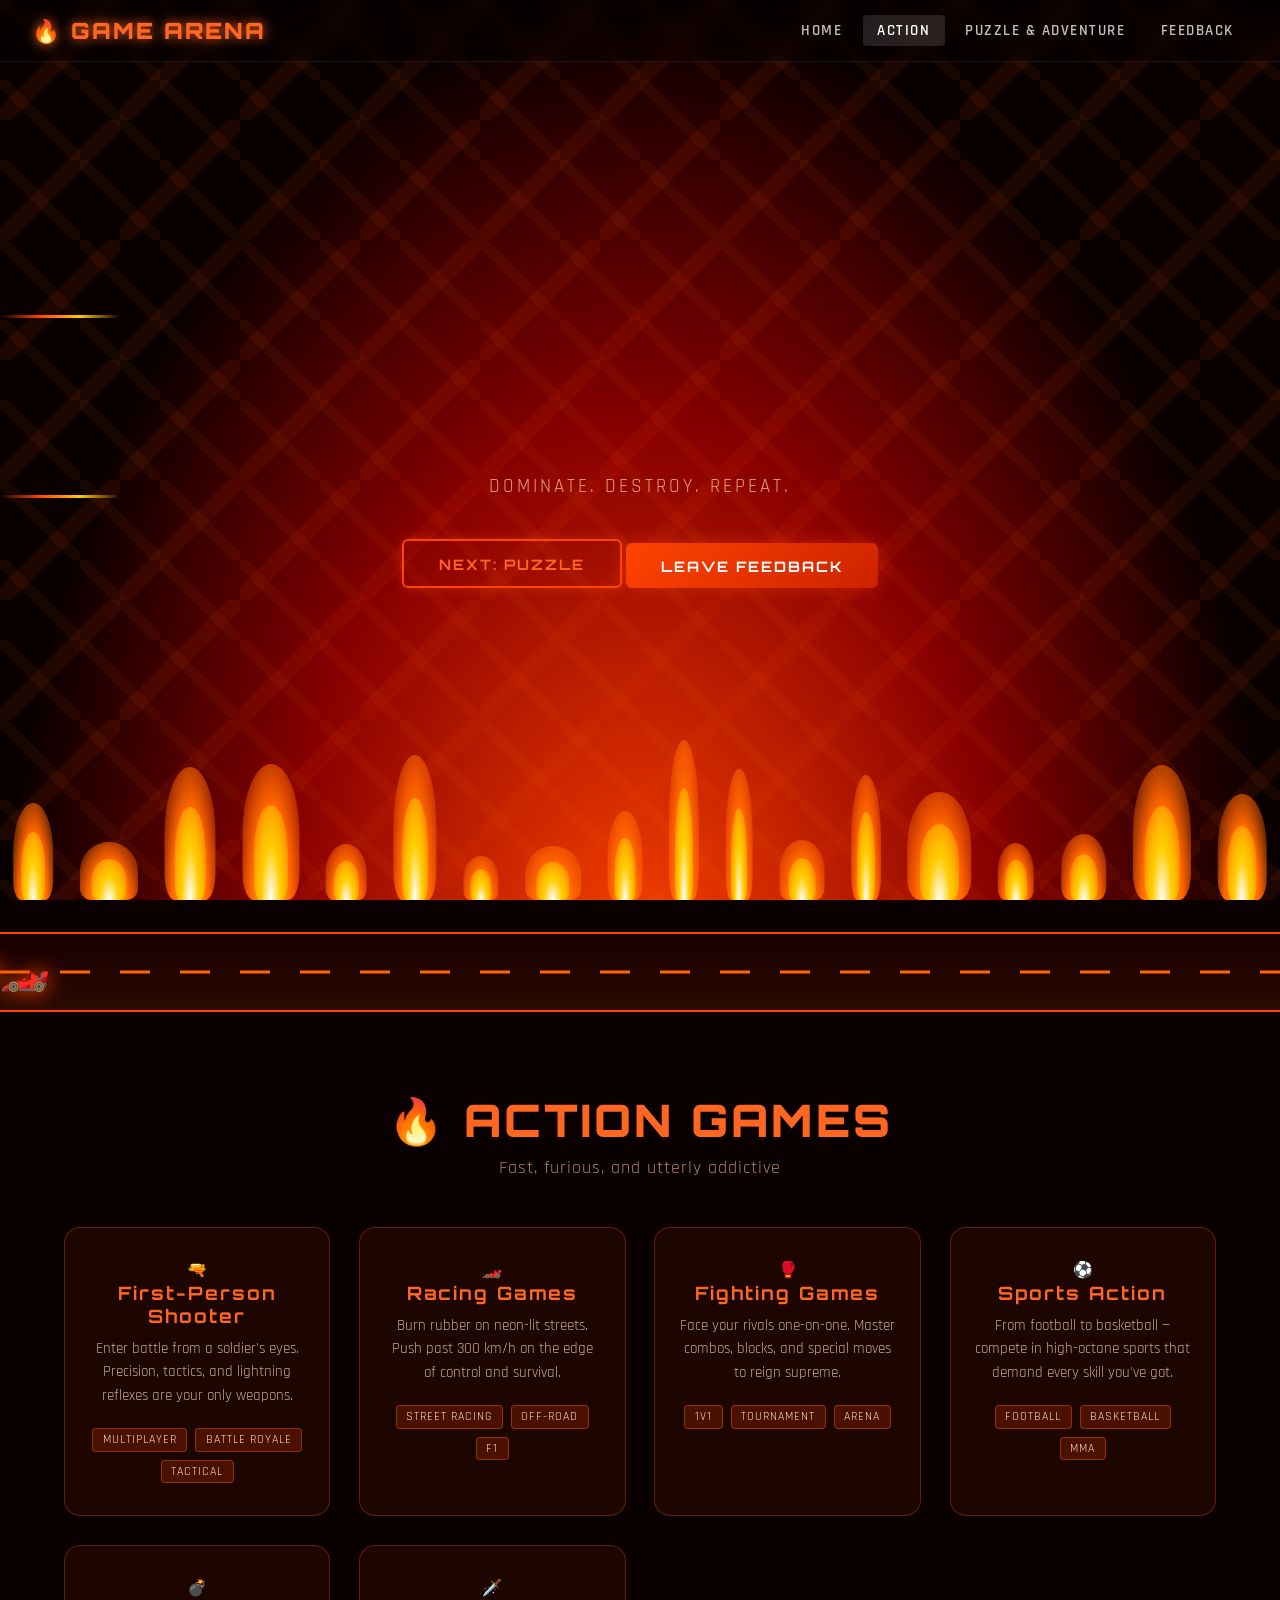
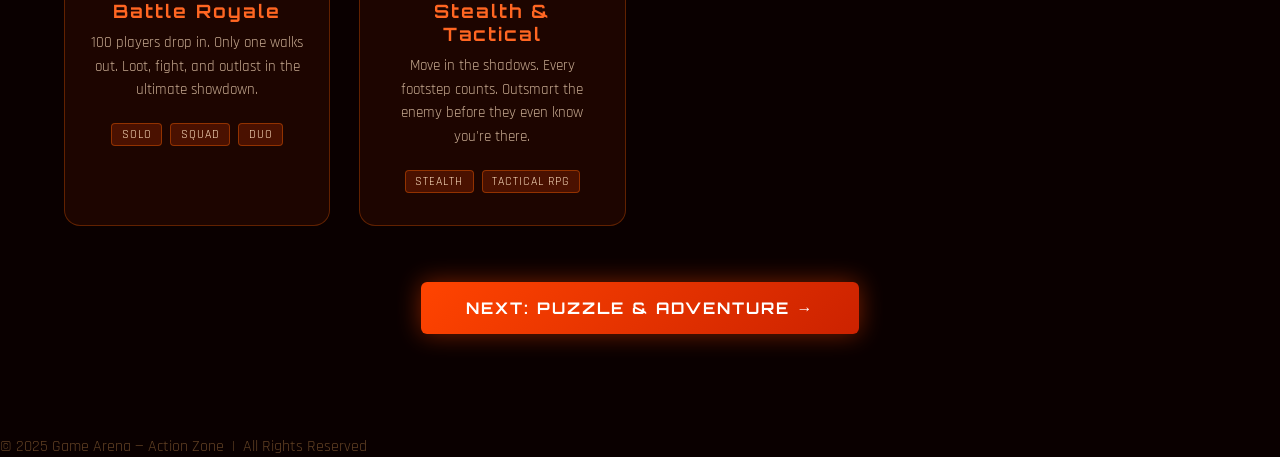
==== action.html @ 68866202 "Initial commit: 4-page animated Game Arena website (HTML+CSS)" ====
<!DOCTYPE html>
<html lang="en">
<head>
  <meta charset="UTF-8" />
  <meta name="viewport" content="width=device-width, initial-scale=1.0" />
  <title>Game Arena — Action Games</title>
  <link rel="stylesheet" href="css/global.css" />
  <link rel="stylesheet" href="css/action.css" />
</head>
<body class="action-page">

  <!-- Backgrounds -->
  <div class="lava-bg"></div>
  <div class="lava-cracks"></div>

  <!-- Flames -->
  <div class="flames-container" id="flames"></div>

  <!-- Bullet trails -->
  <div class="bullet-trail" style="--delay:0s; top:35%;"></div>
  <div class="bullet-trail" style="--delay:1.3s; top:55%; animation-delay:1.3s;"></div>

  <!-- Navigation -->
  <nav class="nav">
    <a class="nav-logo" href="index.html">🔥 GAME ARENA</a>
    <button class="hamburger" id="hamburger" aria-label="Menu">
      <span></span><span></span><span></span>
    </button>
    <ul class="nav-links" id="navLinks">
      <li><a href="index.html">Home</a></li>
      <li><a href="action.html" class="active">Action</a></li>
      <li><a href="puzzle.html">Puzzle &amp; Adventure</a></li>
      <li><a href="feedback.html">Feedback</a></li>
    </ul>
  </nav>

  <!-- ===== ACTION HERO ===== -->
  <section class="action-hero">
    <div class="action-title fade-up">ACTION ZONE</div>
    <p class="action-subtitle fade-up delay-1">Dominate. Destroy. Repeat.</p>
    <div class="hero-btns fade-up delay-2">
      <a href="puzzle.html" class="btn" style="background:transparent;border:2px solid #ff4400;color:#ff6622;box-shadow:0 0 12px rgba(255,68,0,0.4);">Next: Puzzle</a>
      <a href="feedback.html" class="btn" style="background:linear-gradient(135deg,#ff4400,#cc2200);color:#fff;box-shadow:0 0 20px rgba(255,68,0,0.4);">Leave Feedback</a>
    </div>
  </section>

  <!-- ===== RACING STRIP ===== -->
  <div style="position:relative;z-index:1;">
    <div class="racing-track">
      <div class="race-car">🏎️</div>
    </div>
  </div>

  <!-- ===== ACTION GAME CARDS ===== -->
  <section class="action-section page-section" style="padding-top:3rem;">
    <h2 class="section-title fade-up">🔥 Action Games</h2>
    <p class="section-subtitle fade-up delay-1">Fast, furious, and utterly addictive</p>

    <div class="games-grid">
      <!-- FPS -->
      <div class="game-card fire-card fade-up delay-1">
        <span class="card-icon">🔫</span>
        <h3>First-Person Shooter</h3>
        <p>Enter battle from a soldier's eyes. Precision, tactics, and lightning reflexes are your only weapons.</p>
        <br/>
        <div style="display:flex;gap:0.5rem;flex-wrap:wrap;justify-content:center;font-size:0.75rem;letter-spacing:1px;text-transform:uppercase;">
          <span style="background:rgba(255,68,0,0.2);border:1px solid rgba(255,100,0,0.4);padding:0.2rem 0.6rem;border-radius:4px;">Multiplayer</span>
          <span style="background:rgba(255,68,0,0.2);border:1px solid rgba(255,100,0,0.4);padding:0.2rem 0.6rem;border-radius:4px;">Battle Royale</span>
          <span style="background:rgba(255,68,0,0.2);border:1px solid rgba(255,100,0,0.4);padding:0.2rem 0.6rem;border-radius:4px;">Tactical</span>
        </div>
      </div>

      <!-- Racing -->
      <div class="game-card fire-card fade-up delay-2">
        <span class="card-icon">🏎️</span>
        <h3>Racing Games</h3>
        <p>Burn rubber on neon-lit streets. Push past 300 km/h on the edge of control and survival.</p>
        <br/>
        <div style="display:flex;gap:0.5rem;flex-wrap:wrap;justify-content:center;font-size:0.75rem;letter-spacing:1px;text-transform:uppercase;">
          <span style="background:rgba(255,68,0,0.2);border:1px solid rgba(255,100,0,0.4);padding:0.2rem 0.6rem;border-radius:4px;">Street Racing</span>
          <span style="background:rgba(255,68,0,0.2);border:1px solid rgba(255,100,0,0.4);padding:0.2rem 0.6rem;border-radius:4px;">Off-Road</span>
          <span style="background:rgba(255,68,0,0.2);border:1px solid rgba(255,100,0,0.4);padding:0.2rem 0.6rem;border-radius:4px;">F1</span>
        </div>
      </div>

      <!-- Fighting -->
      <div class="game-card fire-card fade-up delay-3">
        <span class="card-icon">🥊</span>
        <h3>Fighting Games</h3>
        <p>Face your rivals one-on-one. Master combos, blocks, and special moves to reign supreme.</p>
        <br/>
        <div style="display:flex;gap:0.5rem;flex-wrap:wrap;justify-content:center;font-size:0.75rem;letter-spacing:1px;text-transform:uppercase;">
          <span style="background:rgba(255,68,0,0.2);border:1px solid rgba(255,100,0,0.4);padding:0.2rem 0.6rem;border-radius:4px;">1v1</span>
          <span style="background:rgba(255,68,0,0.2);border:1px solid rgba(255,100,0,0.4);padding:0.2rem 0.6rem;border-radius:4px;">Tournament</span>
          <span style="background:rgba(255,68,0,0.2);border:1px solid rgba(255,100,0,0.4);padding:0.2rem 0.6rem;border-radius:4px;">Arena</span>
        </div>
      </div>

      <!-- Sports -->
      <div class="game-card fire-card fade-up delay-4">
        <span class="card-icon">⚽</span>
        <h3>Sports Action</h3>
        <p>From football to basketball — compete in high-octane sports that demand every skill you've got.</p>
        <br/>
        <div style="display:flex;gap:0.5rem;flex-wrap:wrap;justify-content:center;font-size:0.75rem;letter-spacing:1px;text-transform:uppercase;">
          <span style="background:rgba(255,68,0,0.2);border:1px solid rgba(255,100,0,0.4);padding:0.2rem 0.6rem;border-radius:4px;">Football</span>
          <span style="background:rgba(255,68,0,0.2);border:1px solid rgba(255,100,0,0.4);padding:0.2rem 0.6rem;border-radius:4px;">Basketball</span>
          <span style="background:rgba(255,68,0,0.2);border:1px solid rgba(255,100,0,0.4);padding:0.2rem 0.6rem;border-radius:4px;">MMA</span>
        </div>
      </div>

      <!-- Battle Royale -->
      <div class="game-card fire-card fade-up delay-5">
        <span class="card-icon">💣</span>
        <h3>Battle Royale</h3>
        <p>100 players drop in. Only one walks out. Loot, fight, and outlast in the ultimate showdown.</p>
        <br/>
        <div style="display:flex;gap:0.5rem;flex-wrap:wrap;justify-content:center;font-size:0.75rem;letter-spacing:1px;text-transform:uppercase;">
          <span style="background:rgba(255,68,0,0.2);border:1px solid rgba(255,100,0,0.4);padding:0.2rem 0.6rem;border-radius:4px;">Solo</span>
          <span style="background:rgba(255,68,0,0.2);border:1px solid rgba(255,100,0,0.4);padding:0.2rem 0.6rem;border-radius:4px;">Squad</span>
          <span style="background:rgba(255,68,0,0.2);border:1px solid rgba(255,100,0,0.4);padding:0.2rem 0.6rem;border-radius:4px;">Duo</span>
        </div>
      </div>

      <!-- Stealth -->
      <div class="game-card fire-card fade-up delay-5">
        <span class="card-icon">🗡️</span>
        <h3>Stealth &amp; Tactical</h3>
        <p>Move in the shadows. Every footstep counts. Outsmart the enemy before they even know you're there.</p>
        <br/>
        <div style="display:flex;gap:0.5rem;flex-wrap:wrap;justify-content:center;font-size:0.75rem;letter-spacing:1px;text-transform:uppercase;">
          <span style="background:rgba(255,68,0,0.2);border:1px solid rgba(255,100,0,0.4);padding:0.2rem 0.6rem;border-radius:4px;">Stealth</span>
          <span style="background:rgba(255,68,0,0.2);border:1px solid rgba(255,100,0,0.4);padding:0.2rem 0.6rem;border-radius:4px;">Tactical RPG</span>
        </div>
      </div>
    </div>

    <!-- CTA -->
    <div style="text-align:center;margin-top:3.5rem;" class="fade-up">
      <a href="puzzle.html" class="btn" style="background:linear-gradient(135deg,#ff4400,#cc2200);color:#fff;font-size:1rem;padding:1rem 2.8rem;box-shadow:0 0 25px rgba(255,68,0,0.45);">
        Next: Puzzle &amp; Adventure →
      </a>
    </div>
  </section>

  <!-- Footer -->
  <footer class="site-footer">
    © 2025 Game Arena — Action Zone &nbsp;|&nbsp; All Rights Reserved
  </footer>

  <!-- JS -->
  <script>
    // Generate flames
    const fc = document.getElementById('flames');
    const flameCount = window.innerWidth < 600 ? 8 : 18;
    for (let i = 0; i < flameCount; i++) {
      const f = document.createElement('div');
      f.className = 'flame';
      const h = 40 + Math.random() * 120;
      const w = 25 + Math.random() * 40;
      f.style.cssText = `
        width:${w}px; height:${h}px;
        --dur:${(1.2 + Math.random()).toFixed(1)}s;
        animation-delay:${(Math.random()*1.5).toFixed(2)}s;
      `;
      fc.appendChild(f);
    }

    // Hamburger
    document.getElementById('hamburger').addEventListener('click', () =>
      document.getElementById('navLinks').classList.toggle('open')
    );
  </script>
</body>
</html>
---- css/global.css ----
/* ===== GLOBAL CSS — Game Arena ===== */
@import url('https://fonts.googleapis.com/css2?family=Orbitron:wght@400;700;900&family=Rajdhani:wght@300;400;600;700&display=swap');

*, *::before, *::after {
  box-sizing: border-box;
  margin: 0;
  padding: 0;
}

html {
  scroll-behavior: smooth;
}

body {
  font-family: 'Rajdhani', sans-serif;
  overflow-x: hidden;
  min-height: 100vh;
}

/* ===== NAV ===== */
.nav {
  position: fixed;
  top: 0;
  left: 0;
  right: 0;
  z-index: 1000;
  display: flex;
  align-items: center;
  justify-content: space-between;
  padding: 1rem 2rem;
  backdrop-filter: blur(12px);
  -webkit-backdrop-filter: blur(12px);
  background: rgba(0, 0, 0, 0.35);
  border-bottom: 1px solid rgba(255, 255, 255, 0.08);
  animation: navSlideDown 0.8s ease forwards;
}

@keyframes navSlideDown {
  from { transform: translateY(-100%); opacity: 0; }
  to   { transform: translateY(0);     opacity: 1; }
}

.nav-logo {
  font-family: 'Orbitron', sans-serif;
  font-weight: 900;
  font-size: 1.4rem;
  text-decoration: none;
  letter-spacing: 2px;
  color: #fff;
  text-shadow: 0 0 12px currentColor;
}

.nav-links {
  display: flex;
  gap: 0.4rem;
  list-style: none;
}

.nav-links a {
  font-family: 'Rajdhani', sans-serif;
  font-weight: 600;
  font-size: 0.95rem;
  letter-spacing: 1.5px;
  text-decoration: none;
  color: rgba(255,255,255,0.75);
  padding: 0.4rem 0.9rem;
  border-radius: 4px;
  transition: color 0.3s, background 0.3s;
  text-transform: uppercase;
}

.nav-links a:hover,
.nav-links a.active {
  color: #fff;
  background: rgba(255,255,255,0.12);
}

/* Hamburger */
.hamburger {
  display: none;
  flex-direction: column;
  gap: 5px;
  cursor: pointer;
  background: none;
  border: none;
  padding: 4px;
}
.hamburger span {
  display: block;
  width: 26px;
  height: 2px;
  background: #fff;
  border-radius: 2px;
  transition: all 0.3s;
}

/* ===== RESPONSIVE NAV ===== */
@media (max-width: 768px) {
  .hamburger { display: flex; }

  .nav-links {
    position: fixed;
    top: 64px;
    left: 0; right: 0;
    flex-direction: column;
    background: rgba(0,0,0,0.95);
    backdrop-filter: blur(20px);
    padding: 1.5rem;
    gap: 0.6rem;
    transform: translateY(-150%);
    transition: transform 0.4s ease;
    border-bottom: 1px solid rgba(255,255,255,0.1);
  }

  .nav-links.open {
    transform: translateY(0);
  }

  .nav-links a {
    font-size: 1.1rem;
    padding: 0.65rem 1rem;
    display: block;
    text-align: center;
  }
}

/* ===== SECTION TITLES ===== */
.section-title {
  font-family: 'Orbitron', sans-serif;
  font-size: clamp(1.6rem, 4vw, 2.8rem);
  font-weight: 900;
  text-align: center;
  margin-bottom: 0.5rem;
  letter-spacing: 3px;
  text-transform: uppercase;
}

.section-subtitle {
  text-align: center;
  font-size: clamp(0.95rem, 2vw, 1.15rem);
  font-weight: 400;
  letter-spacing: 1px;
  margin-bottom: 3rem;
  opacity: 0.7;
}

/* ===== GAME CARDS GRID ===== */
.games-grid {
  display: grid;
  grid-template-columns: repeat(auto-fit, minmax(260px, 1fr));
  gap: 1.8rem;
  max-width: 1200px;
  margin: 0 auto;
  padding: 0 1.5rem;
}

.game-card {
  border-radius: 16px;
  padding: 2rem 1.5rem;
  text-align: center;
  cursor: pointer;
  position: relative;
  overflow: hidden;
  transition: transform 0.35s ease, box-shadow 0.35s ease;
  border: 1px solid rgba(255,255,255,0.1);
}

.game-card:hover {
  transform: translateY(-8px) scale(1.02);
}

.game-card h3 {
  font-family: 'Orbitron', sans-serif;
  font-size: 1.15rem;
  font-weight: 700;
  margin-bottom: 0.6rem;
  letter-spacing: 2px;
}

.game-card p {
  font-size: 0.92rem;
  opacity: 0.75;
  line-height: 1.6;
}

/* ===== UTILITY ===== */
.page-section {
  padding: 6rem 2rem 4rem;
  min-height: 100vh;
}

.btn {
  display: inline-block;
  font-family: 'Orbitron', sans-serif;
  font-weight: 700;
  font-size: 0.9rem;
  letter-spacing: 2px;
  text-decoration: none;
  text-transform: uppercase;
  padding: 0.85rem 2.2rem;
  border-radius: 6px;
  cursor: pointer;
  border: none;
  transition: all 0.3s ease;
  position: relative;
  overflow: hidden;
}

.btn::before {
  content: '';
  position: absolute;
  top: 50%; left: 50%;
  width: 0; height: 0;
  background: rgba(255,255,255,0.2);
  border-radius: 50%;
  transform: translate(-50%, -50%);
  transition: width 0.5s, height 0.5s;
}
.btn:hover::before {
  width: 300px;
  height: 300px;
}

/* ===== SCROLL FADE-IN ===== */
.fade-up {
  opacity: 0;
  transform: translateY(40px);
  animation: fadeUp 0.8s ease forwards;
}

@keyframes fadeUp {
  to { opacity: 1; transform: translateY(0); }
}

/* delay helpers */
.delay-1 { animation-delay: 0.15s; }
.delay-2 { animation-delay: 0.30s; }
.delay-3 { animation-delay: 0.45s; }
.delay-4 { animation-delay: 0.60s; }
.delay-5 { animation-delay: 0.75s; }
---- css/action.css ----
/* ===== ACTION GAMES PAGE — Fire & Lava Theme ===== */

body.action-page {
  background: #0a0000;
  color: #ffe0c0;
  overflow-x: hidden;
}

/* ===== LAVA BACKGROUND ===== */
.lava-bg {
  position: fixed;
  inset: 0;
  z-index: 0;
  pointer-events: none;
  background: radial-gradient(ellipse at 50% 110%, #ff4400 0%, #880000 40%, #0a0000 70%);
  animation: lavaPulse 4s ease-in-out infinite;
}

@keyframes lavaPulse {
  0%, 100% { opacity: 1; }
  50%       { opacity: 0.75; }
}

/* Lava cracks */
.lava-cracks {
  position: fixed;
  inset: 0;
  z-index: 0;
  pointer-events: none;
  background-image:
    linear-gradient(135deg, transparent 45%, rgba(255,80,0,0.08) 45%, rgba(255,80,0,0.08) 55%, transparent 55%),
    linear-gradient(45deg,  transparent 45%, rgba(255,120,0,0.06) 45%, rgba(255,120,0,0.06) 55%, transparent 55%);
  background-size: 120px 120px, 80px 80px;
  animation: crackShift 6s linear infinite;
}

@keyframes crackShift {
  from { background-position: 0 0, 0 0; }
  to   { background-position: 120px 120px, 80px 80px; }
}

/* ===== FLAMES ===== */
.flames-container {
  position: fixed;
  bottom: 0;
  left: 0; right: 0;
  height: 200px;
  display: flex;
  justify-content: space-around;
  align-items: flex-end;
  z-index: 0;
  pointer-events: none;
}

.flame {
  width: 40px;
  height: 80px;
  position: relative;
  animation: flameDance var(--dur, 1.5s) ease-in-out infinite alternate;
  transform-origin: bottom center;
}

.flame::before,
.flame::after {
  content: '';
  position: absolute;
  bottom: 0;
  left: 50%;
  transform: translateX(-50%);
  border-radius: 50% 50% 20% 20%;
}

.flame::before {
  width: 100%;
  height: 100%;
  background: radial-gradient(ellipse at bottom, #ffcc00 0%, #ff6600 50%, transparent 100%);
  animation: flameInner var(--dur, 1.5s) ease-in-out infinite alternate;
}

.flame::after {
  width: 60%;
  height: 70%;
  background: radial-gradient(ellipse at bottom, #fff 0%, #ffcc00 40%, transparent 100%);
  animation: flameOuter var(--dur, 1.5s) ease-in-out infinite alternate-reverse;
}

@keyframes flameDance {
  0%   { transform: scaleX(1)   scaleY(1)   skewX(0deg); }
  25%  { transform: scaleX(0.9) scaleY(1.1) skewX(-4deg); }
  50%  { transform: scaleX(1.1) scaleY(0.95) skewX(3deg); }
  75%  { transform: scaleX(0.95) scaleY(1.05) skewX(-2deg); }
  100% { transform: scaleX(1)   scaleY(1.08) skewX(1deg); }
}

@keyframes flameInner {
  from { transform: translateX(-50%) scaleX(1); }
  to   { transform: translateX(-50%) scaleX(0.85); }
}

@keyframes flameOuter {
  from { transform: translateX(-50%) scaleY(1); }
  to   { transform: translateX(-50%) scaleY(0.8); }
}

/* ===== ACTION HERO ===== */
.action-hero {
  position: relative;
  z-index: 1;
  min-height: 100vh;
  display: flex;
  flex-direction: column;
  align-items: center;
  justify-content: center;
  text-align: center;
  padding: 5rem 2rem 3rem;
}

.action-title {
  font-family: 'Orbitron', sans-serif;
  font-size: clamp(2.5rem, 8vw, 6rem);
  font-weight: 900;
  color: #fff;
  text-transform: uppercase;
  letter-spacing: 4px;
  text-shadow:
    0 0 20px #ff4400,
    0 0 60px #ff4400,
    0 0 100px rgba(255,68,0,0.5);
  animation: fireFlicker 2s ease-in-out infinite;
}

@keyframes fireFlicker {
  0%, 100% { text-shadow: 0 0 20px #ff4400, 0 0 60px #ff4400, 0 0 100px rgba(255,68,0,0.5); }
  25%       { text-shadow: 0 0 30px #ff6600, 0 0 80px #ff6600, 0 0 130px rgba(255,100,0,0.6); }
  75%       { text-shadow: 0 0 15px #ff2200, 0 0 40px #ff2200, 0 0 70px rgba(255,0,0,0.4); }
}

.action-subtitle {
  font-size: clamp(0.9rem, 2.5vw, 1.2rem);
  letter-spacing: 3px;
  color: rgba(255,200,150,0.8);
  margin: 1rem 0 2.5rem;
  text-transform: uppercase;
  animation: fadeUp 1s ease 0.5s forwards;
  opacity: 0;
}

/* ===== RACING CAR ANIMATION ===== */
.racing-track {
  position: relative;
  z-index: 1;
  width: 100%;
  height: 80px;
  background: linear-gradient(#1a0000, #2a0a00);
  border-top: 2px solid #ff4400;
  border-bottom: 2px solid #ff4400;
  overflow: hidden;
  margin: 2rem 0;
}

.racing-track::before {
  content: '';
  position: absolute;
  top: 50%; left: 0; right: 0;
  height: 3px;
  background: repeating-linear-gradient(90deg, #ff6600 0px, #ff6600 30px, transparent 30px, transparent 60px);
  transform: translateY(-50%);
  animation: roadMove 0.5s linear infinite;
}

@keyframes roadMove {
  from { transform: translateY(-50%) translateX(0); }
  to   { transform: translateY(-50%) translateX(60px); }
}

.race-car {
  position: absolute;
  top: 50%;
  transform: translateY(-50%);
  font-size: 2.5rem;
  animation: carRace 4s linear infinite;
  filter: drop-shadow(0 0 10px #ff4400);
}

@keyframes carRace {
  from { left: -80px; }
  to   { left: calc(100% + 80px); }
}

/* Exhaust trail */
.race-car::after {
  content: '💨';
  position: absolute;
  right: 100%;
  top: 50%;
  transform: translateY(-50%);
  font-size: 1.2rem;
  animation: exhaustPuff 0.4s ease-in-out infinite;
}

@keyframes exhaustPuff {
  0%   { opacity: 1;  transform: translateY(-50%) scaleX(1); }
  100% { opacity: 0;  transform: translateY(-50%) scaleX(2) translateX(-10px); }
}

/* ===== ACTION GAME CARDS ===== */
.action-section {
  position: relative;
  z-index: 1;
  padding: 4rem 2rem 6rem;
}

.game-card.fire-card {
  background: rgba(255, 68, 0, 0.08);
  border-color: rgba(255,100,0,0.3);
  color: #ffe0c0;
  transition: all 0.35s;
}

.game-card.fire-card:hover {
  background: rgba(255, 68, 0, 0.18);
  border-color: #ff4400;
  box-shadow:
    0 0 30px rgba(255,68,0,0.4),
    0 20px 40px rgba(0,0,0,0.5);
}

.game-card.fire-card h3 { color: #ff6622; }
.game-card.fire-card .card-icon { animation: iconFire 1.5s ease-in-out infinite alternate; }

@keyframes iconFire {
  from { transform: scale(1)    rotate(0deg);  filter: drop-shadow(0 0 5px #ff4400); }
  to   { transform: scale(1.1)  rotate(3deg);  filter: drop-shadow(0 0 15px #ff6600); }
}

/* ===== EXPLOSION PARTICLES ===== */
.explosion-ring {
  position: absolute;
  top: 50%; left: 50%;
  width: 0; height: 0;
  border-radius: 50%;
  border: 3px solid #ff4400;
  transform: translate(-50%, -50%);
  animation: explodeRing 3s ease-out infinite;
  pointer-events: none;
}

.explosion-ring:nth-child(2) { animation-delay: 1s; border-color: #ff6600; }
.explosion-ring:nth-child(3) { animation-delay: 2s; border-color: #ffcc00; }

@keyframes explodeRing {
  0%   { width: 0;     height: 0;     opacity: 1; }
  100% { width: 300px; height: 300px; opacity: 0; }
}

/* ===== BULLET TRAIL ===== */
.bullet-trail {
  position: fixed;
  top: 50%;
  height: 3px;
  background: linear-gradient(90deg, transparent, #ff4400, #ffcc00, transparent);
  animation: bulletFly 2s linear infinite;
  pointer-events: none;
  z-index: 0;
  border-radius: 2px;
  width: 120px;
}

@keyframes bulletFly {
  from { left: -150px; transform: translateY(-50%); opacity: 0; }
  10%  { opacity: 1; }
  90%  { opacity: 1; }
  to   { left: 110%;  transform: translateY(-50%); opacity: 0; }
}

/* NAV */
body.action-page .nav-logo { color: #ff6622; }
body.action-page .nav-links a:hover { color: #ff6622; }

/* footer */
body.action-page .site-footer {
  color: rgba(255,180,100,0.35);
  border-top-color: rgba(255,68,0,0.1);
}

.action-section .section-title { color: #ff6622; }
.action-section .section-subtitle { color: rgba(255,200,150,0.65); }

/* ===== RESPONSIVE ===== */
@media (max-width: 600px) {
  .flames-container .flame:nth-child(n+6) { display: none; }
  .racing-track { height: 60px; }
}
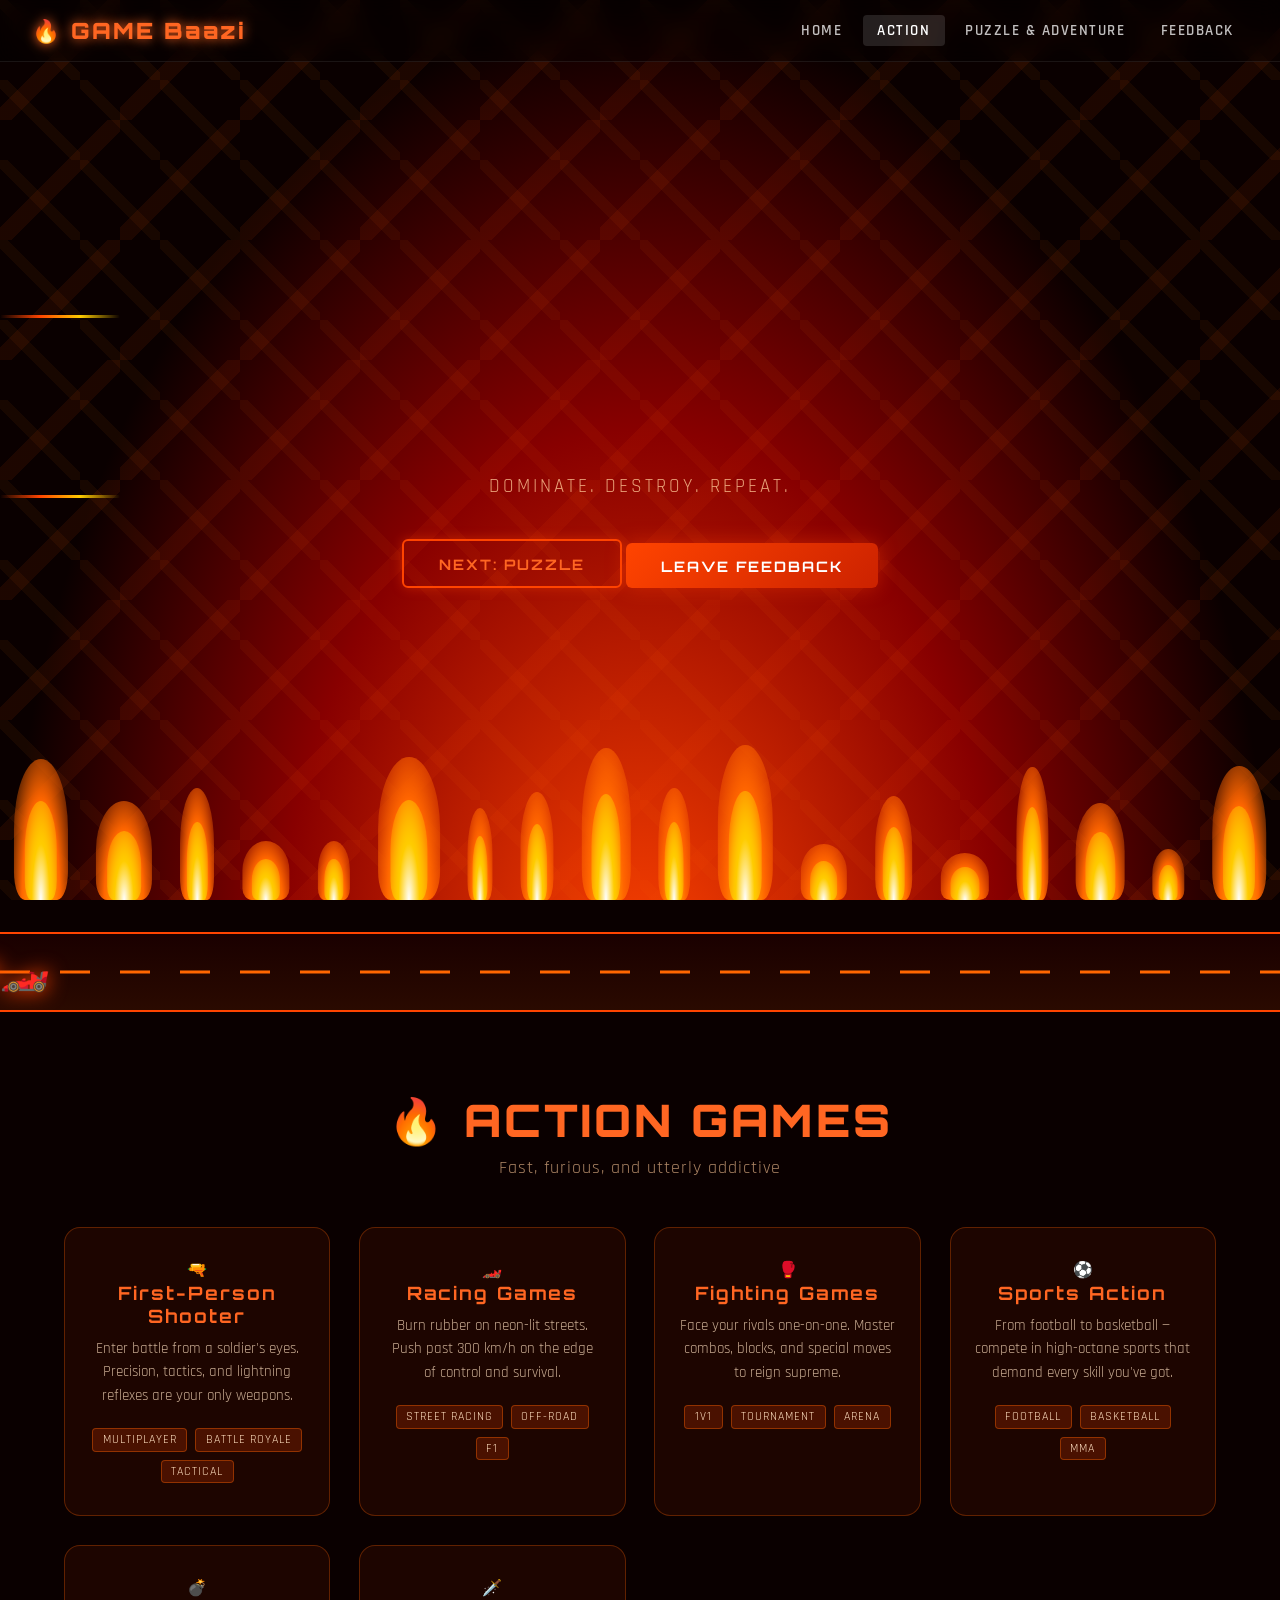
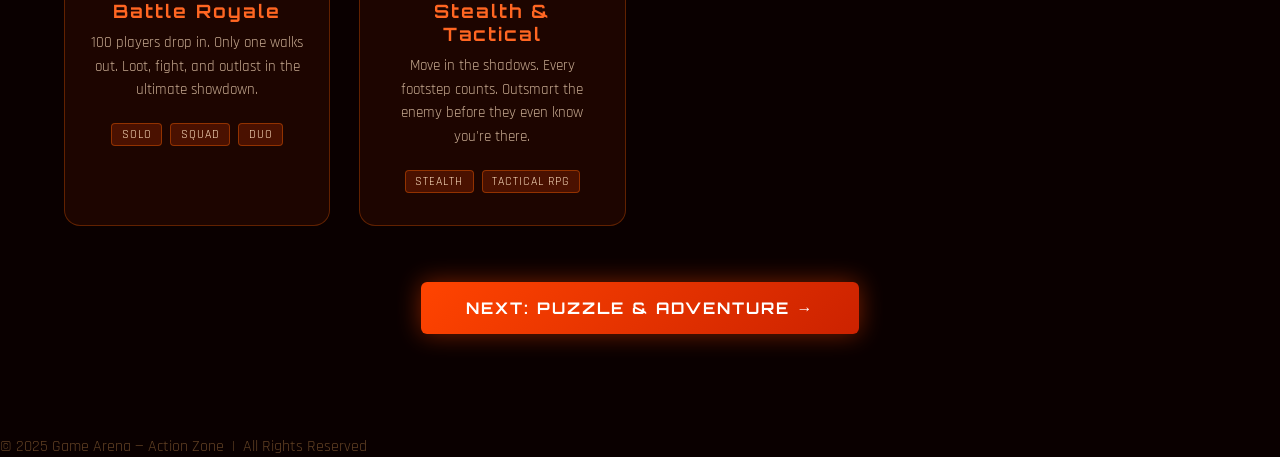
==== commit 772ada32: "Rename title and logo from 'Game Arena' to 'Game Baazi'" ====
--- a/action.html
+++ b/action.html
@@ -3,7 +3,7 @@
 <head>
   <meta charset="UTF-8" />
   <meta name="viewport" content="width=device-width, initial-scale=1.0" />
-  <title>Game Arena — Action Games</title>
+  <title>Game Baazi — Action Games</title>
   <link rel="stylesheet" href="css/global.css" />
   <link rel="stylesheet" href="css/action.css" />
 </head>
@@ -22,7 +22,7 @@
 
   <!-- Navigation -->
   <nav class="nav">
-    <a class="nav-logo" href="index.html">🔥 GAME ARENA</a>
+    <a class="nav-logo" href="index.html">🔥 GAME Baazi</a>
     <button class="hamburger" id="hamburger" aria-label="Menu">
       <span></span><span></span><span></span>
     </button>
